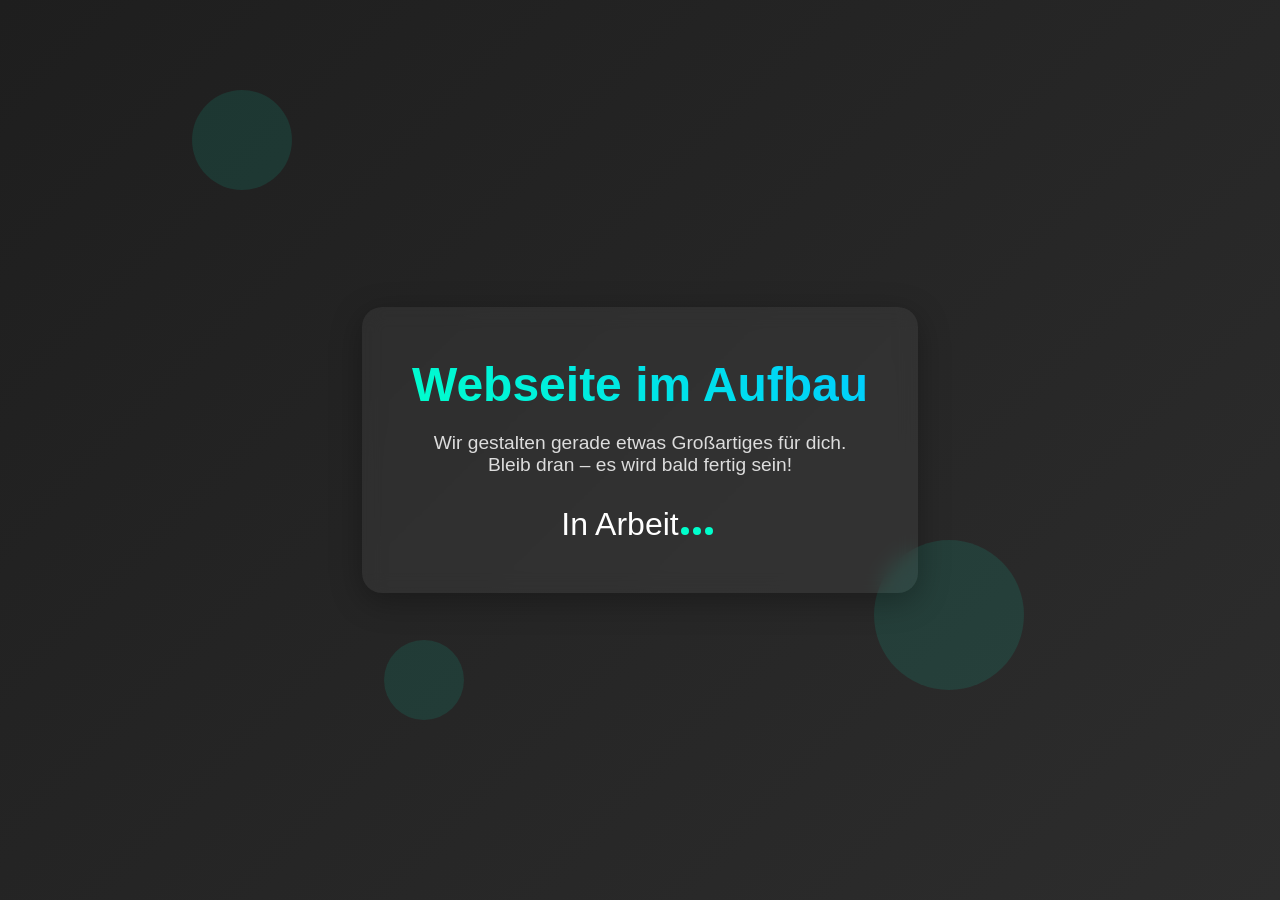
==== index.html @ 6ebc736c "fix filename" ====
<!DOCTYPE html>
<html lang="de">

<head>
    <meta charset="UTF-8">
    <meta name="viewport" content="width=device-width, initial-scale=1.0">
    <title>Webseite im Aufbau</title>
    <style>
        * {
            margin: 0;
            padding: 0;
            box-sizing: border-box;
        }

        body {
            font-family: 'Poppins', sans-serif;
            background: linear-gradient(135deg, #1e1e1e, #2d2d2d);
            min-height: 100vh;
            display: flex;
            justify-content: center;
            align-items: center;
            overflow: hidden;
        }

        .container {
            background: rgba(255, 255, 255, 0.05);
            backdrop-filter: blur(10px);
            padding: 50px;
            border-radius: 20px;
            text-align: center;
            color: white;
            box-shadow: 0 8px 32px rgba(0, 0, 0, 0.3);
            animation: fadeIn 1s ease-in-out;
        }

        h1 {
            font-size: 3rem;
            background: linear-gradient(45deg, #00ffcc, #00ccff);
            -webkit-background-clip: text;
            color: transparent;
            animation: slideIn 1.5s ease-out;
        }

        p {
            font-size: 1.2rem;
            margin: 20px 0;
            color: #ddd;
            animation: fadeIn 2s ease-in-out;
        }

        .construction {
            font-size: 2rem;
            margin-top: 30px;
            animation: pulse 2s infinite;
        }

        .dots {
            display: inline-block;
            width: 40px;
            text-align: left;
        }

        .dot {
            display: inline-block;
            width: 8px;
            height: 8px;
            background: #00ffcc;
            border-radius: 50%;
            margin: 0 2px;
            animation: bounce 1.4s infinite;
        }

        .dot:nth-child(2) {
            animation-delay: 0.2s;
        }

        .dot:nth-child(3) {
            animation-delay: 0.4s;
        }

        /* Animationen */
        @keyframes fadeIn {
            from {
                opacity: 0;
            }

            to {
                opacity: 1;
            }
        }

        @keyframes slideIn {
            from {
                transform: translateY(-50px);
                opacity: 0;
            }

            to {
                transform: translateY(0);
                opacity: 1;
            }
        }

        @keyframes pulse {
            0% {
                transform: scale(1);
            }

            50% {
                transform: scale(1.05);
            }

            100% {
                transform: scale(1);
            }
        }

        @keyframes bounce {

            0%,
            100% {
                transform: translateY(0);
            }

            50% {
                transform: translateY(-10px);
            }
        }

        /* Hintergrund-Animation */
        .bg-shapes {
            position: absolute;
            width: 100%;
            height: 100%;
            z-index: -1;
        }

        .shape {
            position: absolute;
            background: rgba(0, 255, 204, 0.1);
            border-radius: 50%;
            animation: float 6s infinite ease-in-out;
        }

        .shape:nth-child(1) {
            width: 100px;
            height: 100px;
            top: 10%;
            left: 15%;
            animation-delay: 0s;
        }

        .shape:nth-child(2) {
            width: 150px;
            height: 150px;
            top: 60%;
            right: 20%;
            animation-delay: 2s;
        }

        .shape:nth-child(3) {
            width: 80px;
            height: 80px;
            bottom: 20%;
            left: 30%;
            animation-delay: 4s;
        }

        @keyframes float {
            0% {
                transform: translateY(0);
            }

            50% {
                transform: translateY(-20px);
            }

            100% {
                transform: translateY(0);
            }
        }
    </style>
</head>

<body>
    <div class="bg-shapes">
        <div class="shape"></div>
        <div class="shape"></div>
        <div class="shape"></div>
    </div>
    <div class="container">
        <h1>Webseite im Aufbau</h1>
        <p>Wir gestalten gerade etwas Großartiges für dich.<br>
            Bleib dran – es wird bald fertig sein!</p>
        <div class="construction">
            In Arbeit<span class="dots"><span class="dot"></span><span class="dot"></span><span
                    class="dot"></span></span>
        </div>
    </div>

    <script>
        // Optional: Zusätzliche Interaktivität
        document.addEventListener('mousemove', (e) => {
            const shapes = document.querySelectorAll('.shape');
            shapes.forEach(shape => {
                const speed = 0.05;
                const x = (window.innerWidth - e.pageX * speed) / 100;
                const y = (window.innerHeight - e.pageY * speed) / 100;
                shape.style.transform = `translate(${x}px, ${y}px)`;
            });
        });
    </script>
</body>

</html>
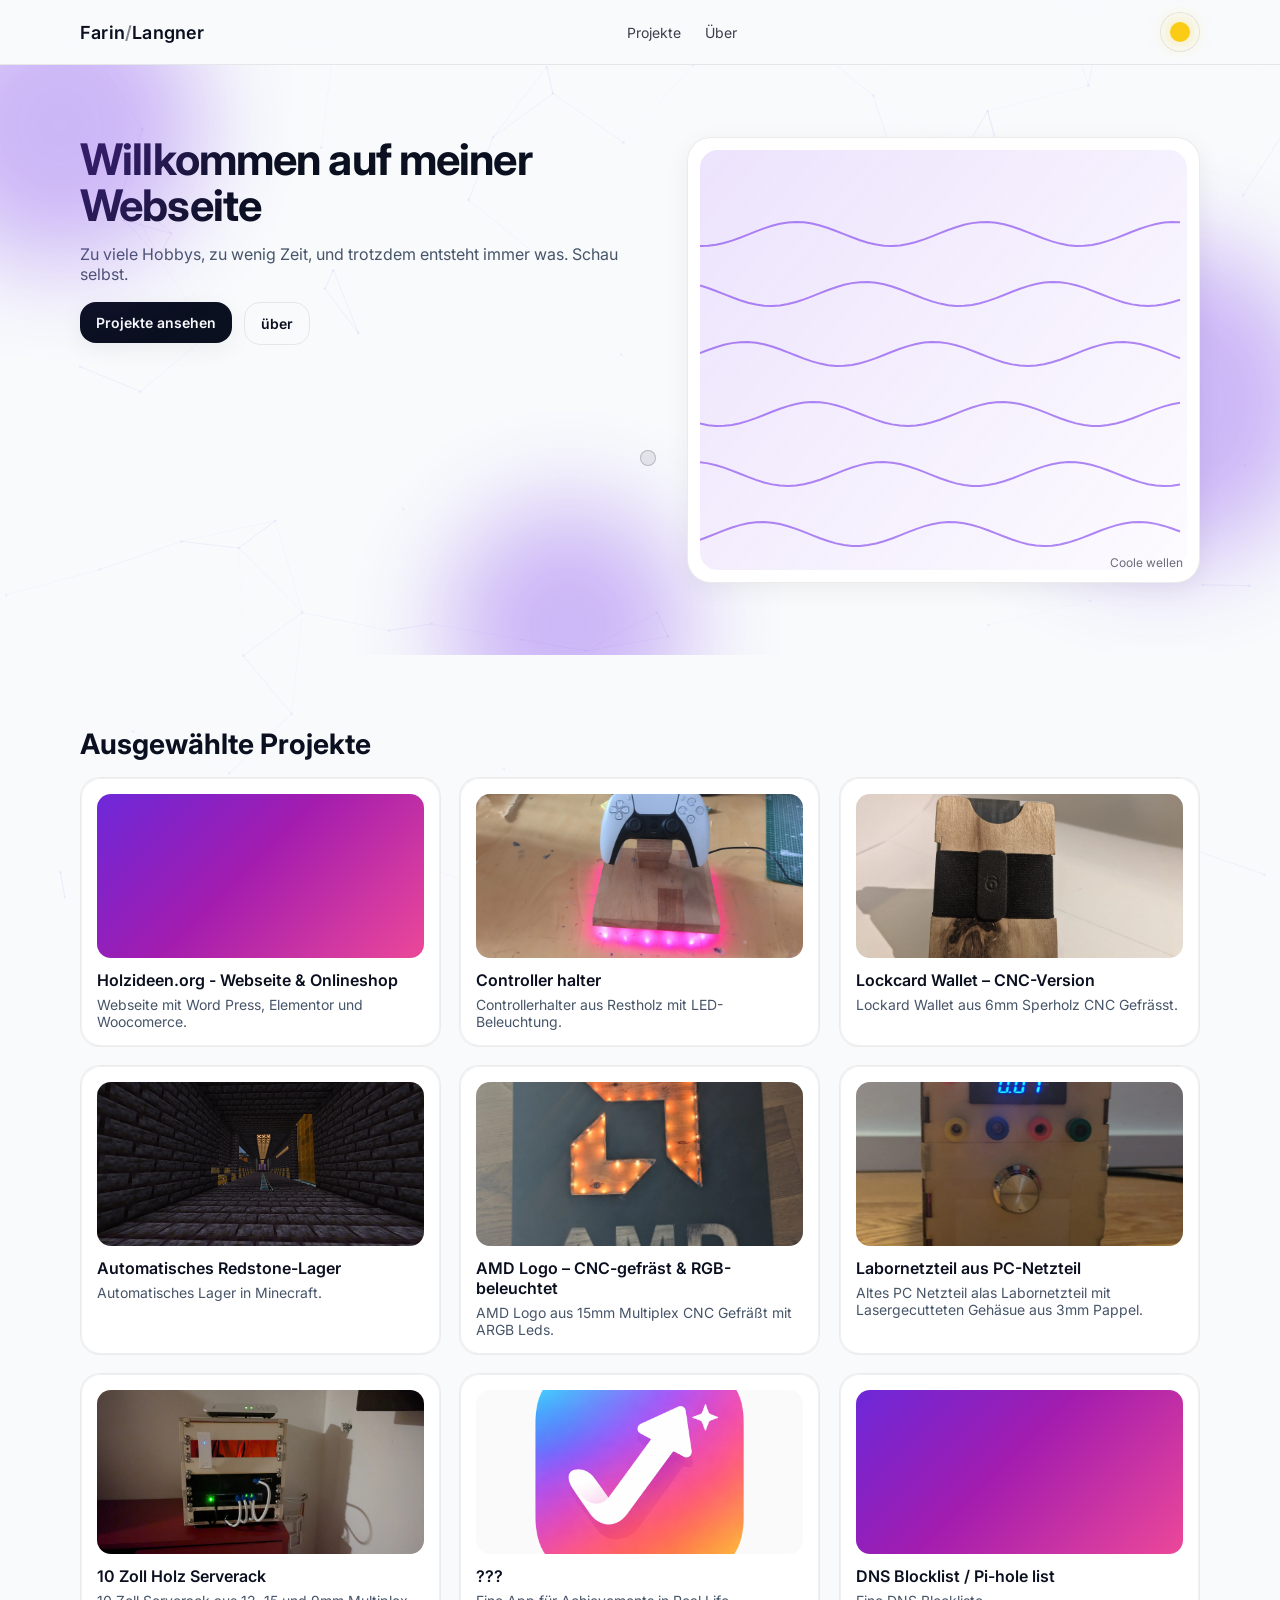
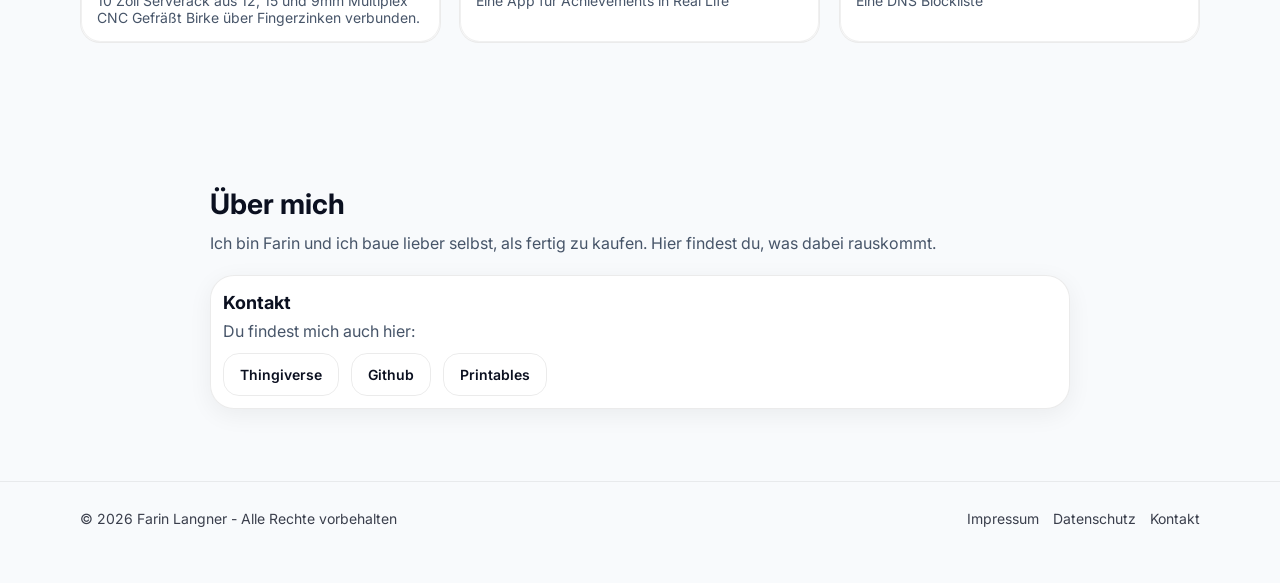
==== commit 1c7abda0: "first version of my website" ====
--- a/index.html
+++ b/index.html
@@ -1,215 +1,134 @@
-<!DOCTYPE html>
-<html lang="de">
-
-<head>
-    <meta charset="UTF-8">
-    <meta name="viewport" content="width=device-width, initial-scale=1.0">
-    <title>Webseite im Aufbau</title>
-    <style>
-        * {
-            margin: 0;
-            padding: 0;
-            box-sizing: border-box;
-        }
-
-        body {
-            font-family: 'Poppins', sans-serif;
-            background: linear-gradient(135deg, #1e1e1e, #2d2d2d);
-            min-height: 100vh;
-            display: flex;
-            justify-content: center;
-            align-items: center;
-            overflow: hidden;
-        }
-
-        .container {
-            background: rgba(255, 255, 255, 0.05);
-            backdrop-filter: blur(10px);
-            padding: 50px;
-            border-radius: 20px;
-            text-align: center;
-            color: white;
-            box-shadow: 0 8px 32px rgba(0, 0, 0, 0.3);
-            animation: fadeIn 1s ease-in-out;
-        }
-
-        h1 {
-            font-size: 3rem;
-            background: linear-gradient(45deg, #00ffcc, #00ccff);
-            -webkit-background-clip: text;
-            color: transparent;
-            animation: slideIn 1.5s ease-out;
-        }
-
-        p {
-            font-size: 1.2rem;
-            margin: 20px 0;
-            color: #ddd;
-            animation: fadeIn 2s ease-in-out;
-        }
-
-        .construction {
-            font-size: 2rem;
-            margin-top: 30px;
-            animation: pulse 2s infinite;
-        }
-
-        .dots {
-            display: inline-block;
-            width: 40px;
-            text-align: left;
-        }
-
-        .dot {
-            display: inline-block;
-            width: 8px;
-            height: 8px;
-            background: #00ffcc;
-            border-radius: 50%;
-            margin: 0 2px;
-            animation: bounce 1.4s infinite;
-        }
-
-        .dot:nth-child(2) {
-            animation-delay: 0.2s;
-        }
-
-        .dot:nth-child(3) {
-            animation-delay: 0.4s;
-        }
-
-        /* Animationen */
-        @keyframes fadeIn {
-            from {
-                opacity: 0;
-            }
-
-            to {
-                opacity: 1;
-            }
-        }
-
-        @keyframes slideIn {
-            from {
-                transform: translateY(-50px);
-                opacity: 0;
-            }
-
-            to {
-                transform: translateY(0);
-                opacity: 1;
-            }
-        }
-
-        @keyframes pulse {
-            0% {
-                transform: scale(1);
-            }
-
-            50% {
-                transform: scale(1.05);
-            }
-
-            100% {
-                transform: scale(1);
-            }
-        }
-
-        @keyframes bounce {
-
-            0%,
-            100% {
-                transform: translateY(0);
-            }
-
-            50% {
-                transform: translateY(-10px);
-            }
-        }
-
-        /* Hintergrund-Animation */
-        .bg-shapes {
-            position: absolute;
-            width: 100%;
-            height: 100%;
-            z-index: -1;
-        }
-
-        .shape {
-            position: absolute;
-            background: rgba(0, 255, 204, 0.1);
-            border-radius: 50%;
-            animation: float 6s infinite ease-in-out;
-        }
-
-        .shape:nth-child(1) {
-            width: 100px;
-            height: 100px;
-            top: 10%;
-            left: 15%;
-            animation-delay: 0s;
-        }
-
-        .shape:nth-child(2) {
-            width: 150px;
-            height: 150px;
-            top: 60%;
-            right: 20%;
-            animation-delay: 2s;
-        }
-
-        .shape:nth-child(3) {
-            width: 80px;
-            height: 80px;
-            bottom: 20%;
-            left: 30%;
-            animation-delay: 4s;
-        }
-
-        @keyframes float {
-            0% {
-                transform: translateY(0);
-            }
-
-            50% {
-                transform: translateY(-20px);
-            }
-
-            100% {
-                transform: translateY(0);
-            }
-        }
-    </style>
-</head>
-
-<body>
-    <div class="bg-shapes">
-        <div class="shape"></div>
-        <div class="shape"></div>
-        <div class="shape"></div>
-    </div>
-    <div class="container">
-        <h1>Webseite im Aufbau</h1>
-        <p>Wir gestalten gerade etwas Großartiges für dich.<br>
-            Bleib dran – es wird bald fertig sein!</p>
-        <div class="construction">
-            In Arbeit<span class="dots"><span class="dot"></span><span class="dot"></span><span
-                    class="dot"></span></span>
-        </div>
-    </div>
-
-    <script>
-        // Optional: Zusätzliche Interaktivität
-        document.addEventListener('mousemove', (e) => {
-            const shapes = document.querySelectorAll('.shape');
-            shapes.forEach(shape => {
-                const speed = 0.05;
-                const x = (window.innerWidth - e.pageX * speed) / 100;
-                const y = (window.innerHeight - e.pageY * speed) / 100;
-                shape.style.transform = `translate(${x}px, ${y}px)`;
-            });
-        });
-    </script>
-</body>
-
+<!DOCTYPE html>
+<html lang="de">
+
+<head>
+  <meta charset="utf-8" />
+  <meta name="viewport" content="width=device-width, initial-scale=1">
+  <meta name="robots" content="noindex, nofollow">
+  <title>Start - farin-langner.de</title>
+  <link rel="preconnect" href="https://fonts.gstatic.com" crossorigin>
+  <link href="https://fonts.googleapis.com/css2?family=Inter:wght@400;600&display=swap" rel="stylesheet">
+  <link href="styles.css" rel="stylesheet">
+</head>
+
+<body>
+  <canvas id="particles" aria-hidden="true" style="position:fixed; inset:0; z-index:-1; opacity:.9"></canvas>
+
+  <header>
+    <div class="container nav">
+      <a class="brand" href="index.html">Farin<span style="opacity:.5">/</span>Langner</a>
+      <nav class="hide-mobile">
+        <a class="link" href="index.html#projects">Projekte</a>
+        <a class="link" href="index.html#about">Über</a>
+      </nav>
+      <div style="display:flex; gap:10px; align-items:center;">
+        <button id="themeToggle" class="toggle" aria-label="Farbschema umschalten">
+          <span class="icon" aria-hidden="true">
+            <span class="sun"></span>
+            <span class="moon" style="opacity:0; transform: scale(.75) rotate(-90deg)"></span>
+          </span>
+        </button>
+      </div>
+    </div>
+  </header>
+
+
+  <main>
+    <section class="section hero" style="position:relative; overflow:hidden;">
+      <div class="blob" data-speed=".2" style="left:-80px; top:-80px; width:280px; height:280px;"></div>
+      <div class="blob" data-speed=".35" style="right:-40px; top:30%; width:320px; height:320px;"></div>
+      <div class="blob" data-speed=".15" style="left:35%; bottom:-90px; width:240px; height:240px;"></div>
+
+      <div class="container row">
+        <div>
+          <h1>Willkommen auf meiner Webseite</h1>
+          <p>Zu viele Hobbys, zu wenig Zeit, und trotzdem entsteht immer was. Schau selbst.</p>
+          <div style="display:flex; gap:12px; margin-top:18px; flex-wrap:wrap;">
+            <div class="magnetic"><a class="btn btn-primary" href="#projects">Projekte ansehen</a></div>
+            <div class="magnetic"><a class="btn btn-ghost" href="#about">über</a></div>
+          </div>
+        </div>
+        <div>
+          <div class="card" style="height:420px;">
+            <div class="glass"></div>
+            <canvas id="wave" aria-hidden="true"
+              style="position:relative; z-index:1; width:100%; height:100%; border-radius:18px;"></canvas>
+            <span style="position:absolute; right:16px; bottom:12px; font-size:12px; opacity:.6;">Coole wellen</span>
+          </div>
+        </div>
+      </div>
+    </section>
+
+    <section id="projects" class="section">
+      <div class="container"
+        style="display:flex; align-items:flex-end; justify-content:space-between; margin-bottom:16px;">
+        <h2 style="margin:0; font-size: clamp(22px, 2.2vw, 32px);">Ausgewählte Projekte</h2>
+      </div>
+      <div class="container grid" id="projectsGrid"></div>
+    </section>
+
+    <section id="about" class="section">
+      <div class="container" style="max-width: 860px;">
+        <h2 style="margin:0; font-size: clamp(22px, 2.2vw, 32px);">Über mich</h2>
+        <p style="margin-top: 12px; color: var(--muted);">Ich bin Farin und ich baue lieber selbst, als fertig zu
+          kaufen.
+          Hier findest du, was dabei rauskommt.</p>
+
+        <div id="contact" class="card" style="margin-top: 22px;">
+          <h3 style="margin:4px 0 0 0; font-size:18px;">Kontakt</h3>
+          <p style="margin: 8px 0 12px 0; color: var(--muted);">Du findest mich auch hier:</p>
+          <div style="display:flex; gap:12px; flex-wrap:wrap;">
+            </a>
+            <div class="magnetic"><a class="btn btn-ghost"
+                href="https://www.thingiverse.com/f4rin/designs">Thingiverse</a></div>
+            <div class="magnetic"><a class="btn btn-ghost" href="https://github.com/Farin25">Github</a></div>
+            <div class="magnetic"><a class="btn btn-ghost"
+                href="https://www.printables.com/@Farin_3672726">Printables</a></div>
+          </div>
+        </div>
+      </div>
+    </section>
+  </main>
+
+
+  <footer>
+    <div class="container"
+      style="display:flex; align-items:center; justify-content:space-between; gap:16px; flex-wrap:wrap;">
+      <div>© <span id="year"></span> Farin Langner - Alle Rechte vorbehalten </div>
+      <div class="links">
+        <a class="link" href="impressum.html">Impressum</a>
+        <a class="link" href="datenschutz.html">Datenschutz</a>
+        <a class="link" href="index.html#contact">Kontakt</a>
+      </div>
+    </div>
+  </footer>
+
+  <div id="cursor-dot" aria-hidden="true"></div>
+
+
+  <div id="modalBack" class="modal-backdrop" role="dialog" aria-modal="true" aria-hidden="true">
+    <div class="modal" role="document">
+      <div class="modal-header">
+        <h3 id="modalTitle" style="margin:8px 0; font-size:18px;"></h3>
+        <button class="close-x" id="modalClose" aria-label="Modal schließen">✕</button>
+      </div>
+      <div class="modal-body">
+        <div>
+          <div class="thumb"><img id="modalImg" alt=""></div>
+          <p id="modalSubtitle" style="margin:10px 0 0 0; color:var(--muted);"></p>
+        </div>
+        <div>
+          <div class="meta">
+            <h4>Steckbrief</h4>
+            <dl id="metaList"></dl>
+          </div>
+          <div class="modal-actions" style="margin-top:12px;"></div>
+        </div>
+      </div>
+    </div>
+  </div>
+
+  <script src="app.js"></script>
+</body>
+
 </html>
--- a/styles.css
+++ b/styles.css
@@ -0,0 +1,501 @@
+:root {
+  --bg: #f8fafc;
+  --text: #0b1020;
+  --muted: #475569;
+  --card: #ffffff;
+  --border: rgba(0, 0, 0, .08);
+  --ring: rgba(0, 0, 0, .06);
+  --brand: #7c3aed;
+  --brand-soft: #ede9fe;
+  --shadow: 0 6px 24px rgba(2, 6, 23, .06);
+}
+
+.dark {
+  --bg: #0b1020;
+  --text: #f1f5f9;
+  --muted: #cbd5e1;
+  --card: #0f172a;
+  --border: rgba(255, 255, 255, .12);
+  --ring: rgba(255, 255, 255, .12);
+  --brand: #a78bfa;
+  --brand-soft: #1e1b4b;
+  --shadow: 0 6px 24px rgba(148, 163, 184, .15);
+}
+
+html,
+body {
+  height: 100%;
+}
+
+body {
+  margin: 0;
+  font-family: 'Inter', system-ui, -apple-system, Segoe UI, Roboto, Arial, sans-serif;
+  background: var(--bg);
+  color: var(--text);
+  -webkit-font-smoothing: antialiased;
+  text-rendering: optimizeLegibility;
+}
+
+a {
+  color: inherit;
+  text-decoration: none;
+}
+
+img,
+canvas {
+  display: block;
+  max-width: 100%;
+}
+
+.container {
+  width: min(1120px, 92%);
+  margin: 0 auto;
+}
+
+.section {
+  padding: 72px 0;
+}
+
+
+header {
+  position: sticky;
+  top: 0;
+  z-index: 40;
+  border-bottom: 1px solid var(--border);
+  backdrop-filter: saturate(180%) blur(8px);
+  background-color: color-mix(in oklab, var(--bg) 80%, transparent);
+}
+
+.nav {
+  display: flex;
+  align-items: center;
+  justify-content: space-between;
+  padding: 12px 0;
+}
+
+.brand {
+  font-weight: 600;
+  letter-spacing: .2px;
+  font-size: 18px;
+}
+
+.nav a.link {
+  opacity: .8;
+  font-size: 14px;
+  margin: 0 10px;
+}
+
+.nav a.link:hover {
+  opacity: 1;
+}
+
+.row {
+  display: grid;
+  grid-template-columns: 1fr;
+  gap: 28px;
+}
+
+@media (min-width: 960px) {
+  .row {
+    grid-template-columns: 1.05fr .95fr;
+    gap: 40px;
+  }
+}
+
+
+.btn {
+  display: inline-block;
+  padding: 12px 16px;
+  border-radius: 16px;
+  font-size: 14px;
+  font-weight: 600;
+  transition: .2s ease;
+}
+
+.btn-primary {
+  background: var(--text);
+  color: var(--bg);
+  box-shadow: var(--shadow);
+}
+
+.btn-primary:hover {
+  transform: translateY(-1px);
+  opacity: .95;
+}
+
+.btn-ghost {
+  border: 1px solid var(--border);
+}
+
+.btn-ghost:hover {
+  background: color-mix(in oklab, var(--text) 6%, transparent);
+}
+
+
+.hero h1 {
+  font-size: clamp(32px, 3.4vw, 56px);
+  line-height: 1.05;
+  letter-spacing: -.02em;
+  margin: 0;
+}
+
+.hero p {
+  color: var(--muted);
+  margin: 16px 0 0;
+  max-width: 54ch;
+}
+
+.card {
+  position: relative;
+  border: 1px solid var(--border);
+  border-radius: 24px;
+  padding: 12px;
+  background: var(--card);
+  box-shadow: var(--shadow);
+}
+
+.card .glass {
+  position: absolute;
+  inset: 0;
+  border-radius: 24px;
+  background: linear-gradient(135deg, color-mix(in oklab, #fff 50%, transparent), color-mix(in oklab, #fff 0%, transparent));
+  pointer-events: none;
+}
+
+
+.grid {
+  display: grid;
+  grid-template-columns: 1fr;
+  gap: 18px;
+}
+
+@media (min-width: 760px) {
+  .grid {
+    grid-template-columns: repeat(2, 1fr);
+  }
+}
+
+@media (min-width: 1120px) {
+  .grid {
+    grid-template-columns: repeat(3, 1fr);
+  }
+}
+
+.project-card {
+  position: relative;
+  border: 1px solid var(--border);
+  border-radius: 20px;
+  padding: 16px;
+  background: var(--card);
+  transition: transform .2s ease;
+  will-change: transform;
+  cursor: pointer;
+}
+
+.project-media {
+  height: 164px;
+  border-radius: 14px;
+  overflow: hidden;
+  background: #0b102005;
+}
+
+.project-media img {
+  width: 100%;
+  height: 100%;
+  object-fit: cover;
+  display: block;
+}
+
+.chip {
+  display: inline-block;
+  border: 1px solid var(--border);
+  padding: 6px 10px;
+  border-radius: 999px;
+  font-size: 12px;
+  opacity: .9;
+}
+
+
+footer {
+  border-top: 1px solid var(--border);
+  padding: 28px 0 56px;
+  font-size: 14px;
+  opacity: .8;
+}
+
+footer .links {
+  display: flex;
+  gap: 14px;
+  flex-wrap: wrap;
+}
+
+
+#cursor-dot {
+  position: fixed;
+  left: 0;
+  top: 0;
+  width: 14px;
+  height: 14px;
+  border-radius: 50%;
+  pointer-events: none;
+  z-index: 100;
+  transform: translate(-50%, -50%);
+  border: 1px solid color-mix(in oklab, var(--text) 20%, transparent);
+  background: color-mix(in oklab, var(--text) 8%, transparent);
+  backdrop-filter: blur(6px);
+  transition: opacity .2s ease;
+}
+
+.toggle {
+  width: 40px;
+  height: 40px;
+  display: grid;
+  place-items: center;
+  border-radius: 999px;
+  border: 1px solid var(--border);
+  background: color-mix(in oklab, var(--bg) 80%, transparent);
+}
+
+.icon {
+  position: relative;
+  width: 20px;
+  height: 20px;
+}
+
+.sun,
+.moon {
+  position: absolute;
+  inset: 0;
+  border-radius: 50%;
+  transition: transform .3s ease, opacity .3s ease;
+}
+
+.sun {
+  background: #facc15;
+  box-shadow: 0 0 20px rgba(250, 204, 21, .6);
+}
+
+.moon {
+  background: #e2e8f0;
+  box-shadow: inset -6px 0 0 rgba(0, 0, 0, .45);
+}
+
+
+.blob {
+  position: absolute;
+  filter: blur(48px);
+  opacity: .35;
+  border-radius: 9999px;
+  background: var(--brand);
+}
+
+
+.modal-backdrop {
+  position: fixed;
+  inset: 0;
+  background: rgba(0, 0, 0, .4);
+  display: none;
+  align-items: center;
+  justify-content: center;
+  z-index: 60;
+  padding: 16px;
+}
+
+.modal {
+  width: min(880px, 96vw);
+  background: var(--card);
+  color: var(--text);
+  border: 1px solid var(--border);
+  border-radius: 20px;
+  box-shadow: var(--shadow);
+  overflow: hidden;
+}
+
+.modal-header {
+  display: flex;
+  align-items: center;
+  justify-content: space-between;
+  padding: 16px 16px 0 16px;
+}
+
+.modal-body {
+  display: grid;
+  grid-template-columns: 1fr;
+  gap: 18px;
+  padding: 16px;
+}
+
+@media (min-width: 860px) {
+  .modal-body {
+    grid-template-columns: 1.25fr .75fr;
+  }
+}
+
+.modal .thumb {
+  width: 100%;
+  height: 320px;
+  background: #0001;
+  border-radius: 14px;
+  overflow: hidden;
+}
+
+.modal .thumb img {
+  width: 100%;
+  height: 100%;
+  object-fit: cover;
+}
+
+.meta {
+  border: 1px solid var(--border);
+  border-radius: 14px;
+  padding: 12px;
+}
+
+.meta h4 {
+  margin: 4px 0 10px 0;
+  font-size: 14px;
+  opacity: .8;
+  letter-spacing: .2px;
+}
+
+.meta dl {
+  display: grid;
+  grid-template-columns: auto 1fr;
+  gap: 8px 10px;
+  font-size: 14px;
+}
+
+.meta dt {
+  color: var(--muted);
+}
+
+.modal-actions {
+  display: flex;
+  gap: 10px;
+  flex-wrap: wrap;
+}
+
+.close-x {
+  border: 1px solid var(--border);
+  width: 36px;
+  height: 36px;
+  display: grid;
+  place-items: center;
+  border-radius: 10px;
+  cursor: pointer;
+}
+
+
+@media (prefers-reduced-motion: reduce) {
+
+  .project-card,
+  .btn,
+  #cursor-dot {
+    transition: none !important;
+  }
+}
+
+
+.carousel {
+  position: relative;
+  border-radius: 14px;
+  overflow: hidden;
+  background: #0001;
+  padding: 0;
+}
+
+.carousel-viewport {
+  width: 100%;
+  display: grid;
+  place-items: center;
+  max-height: 70vh;
+}
+
+.carousel-image {
+  width: 100%;
+  height: auto;
+  max-height: 70vh;
+  object-fit: contain;
+  display: block;
+  border-radius: 12px;
+}
+
+.carousel-nav {
+  position: absolute;
+  top: 50%;
+  transform: translateY(-50%);
+  width: 40px;
+  height: 40px;
+  border-radius: 999px;
+  border: 1px solid var(--border);
+  background: color-mix(in oklab, var(--bg) 80%, transparent);
+  backdrop-filter: blur(8px);
+  display: grid;
+  place-items: center;
+  font-size: 22px;
+  line-height: 1;
+  cursor: pointer;
+  box-shadow: var(--shadow);
+  transition: transform .15s ease, opacity .15s ease;
+}
+
+.carousel-nav:hover {
+  transform: translateY(-50%) scale(1.05);
+}
+
+.carousel-nav:disabled {
+  opacity: .5;
+  cursor: not-allowed;
+}
+
+.carousel-nav.prev {
+  left: 10px;
+}
+
+.carousel-nav.next {
+  right: 10px;
+}
+
+.carousel-dots {
+  position: absolute;
+  left: 50%;
+  bottom: 10px;
+  transform: translateX(-50%);
+  display: flex;
+  gap: 6px;
+  padding: 6px 10px;
+  border-radius: 999px;
+  border: 1px solid var(--border);
+  background: color-mix(in oklab, var(--bg) 80%, transparent);
+  backdrop-filter: blur(8px);
+  box-shadow: var(--shadow);
+}
+
+.carousel-dots .dot {
+  width: 8px;
+  height: 8px;
+  border-radius: 999px;
+  border: 1px solid var(--border);
+  background: color-mix(in oklab, var(--text) 8%, transparent);
+  padding: 0;
+  cursor: pointer;
+}
+
+.carousel-dots .dot.active {
+  background: var(--brand);
+  border-color: transparent;
+}
+
+.carousel-counter {
+  position: absolute;
+  right: 12px;
+  bottom: 12px;
+  font-size: 12px;
+  opacity: .8;
+  padding: 6px 8px;
+  border: 1px solid var(--border);
+  border-radius: 10px;
+  background: color-mix(in oklab, var(--bg) 80%, transparent);
+  backdrop-filter: blur(8px);
+  box-shadow: var(--shadow);
+}
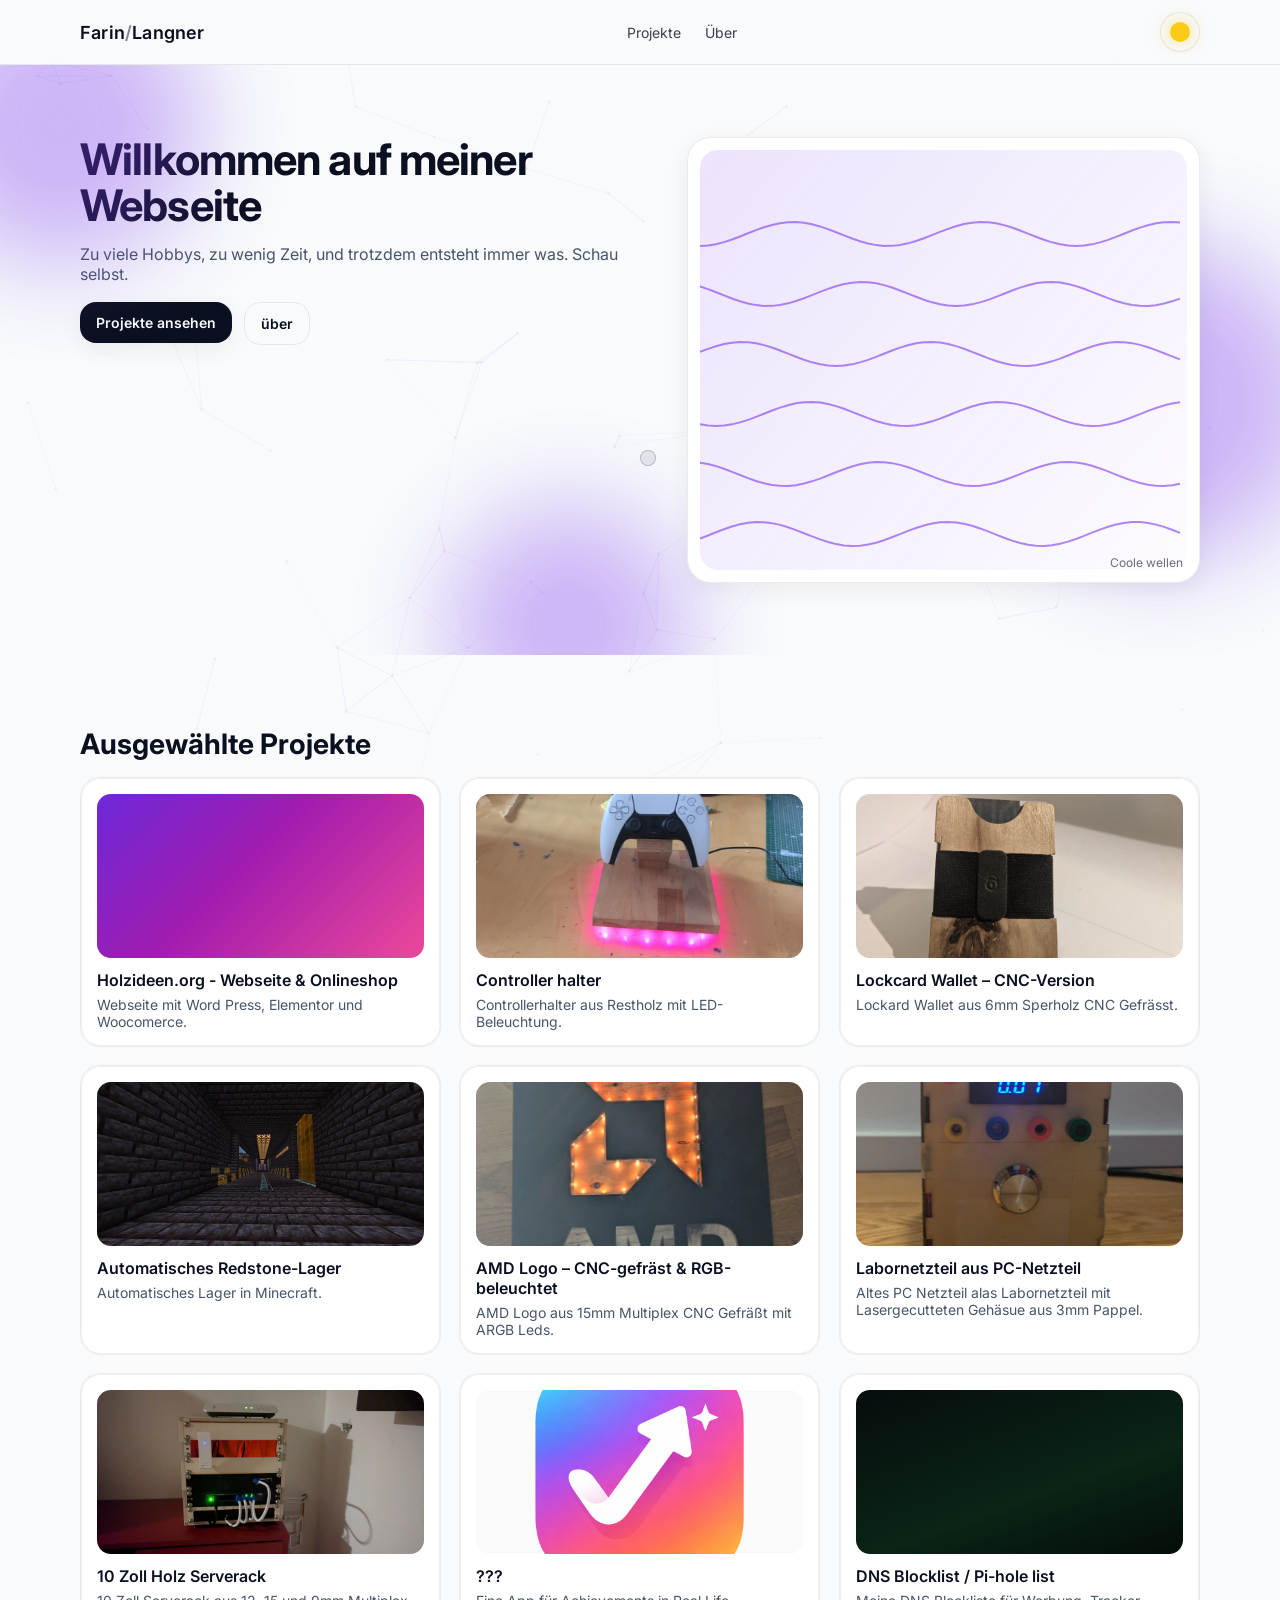
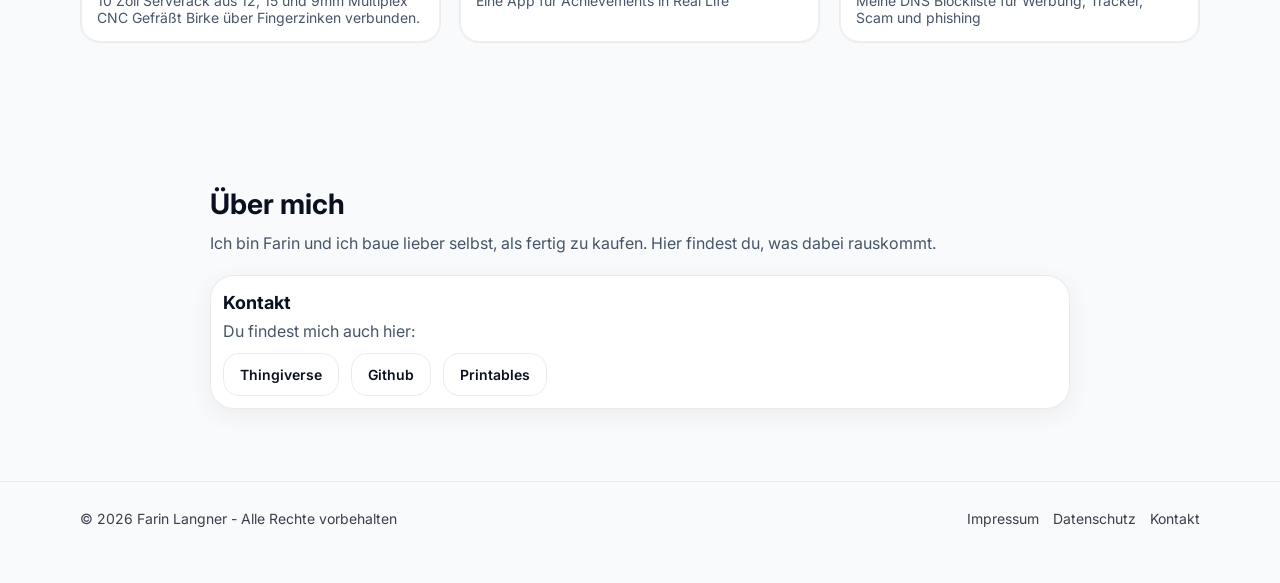
==== commit bb04d1b6: "add Github Boutton" ====
--- a/index.html
+++ b/index.html
@@ -119,7 +119,7 @@
         </div>
         <div>
           <div class="meta">
-            <h4>Steckbrief</h4>
+            <h4>Kurtzinfo</h4>
             <dl id="metaList"></dl>
           </div>
           <div class="modal-actions" style="margin-top:12px;"></div>
--- a/styles.css
+++ b/styles.css
@@ -129,6 +129,17 @@
 
 .btn-ghost:hover {
   background: color-mix(in oklab, var(--text) 6%, transparent);
+}
+
+.btn-secondary {
+  border: 1px solid var(--border);
+  color: var(--text);
+  background: color-mix(in oklab, var(--text) 6%, transparent);
+}
+
+.btn-secondary:hover {
+  background: color-mix(in oklab, var(--text) 12%, transparent);
+  transform: translateY(-1px);
 }
 
 
